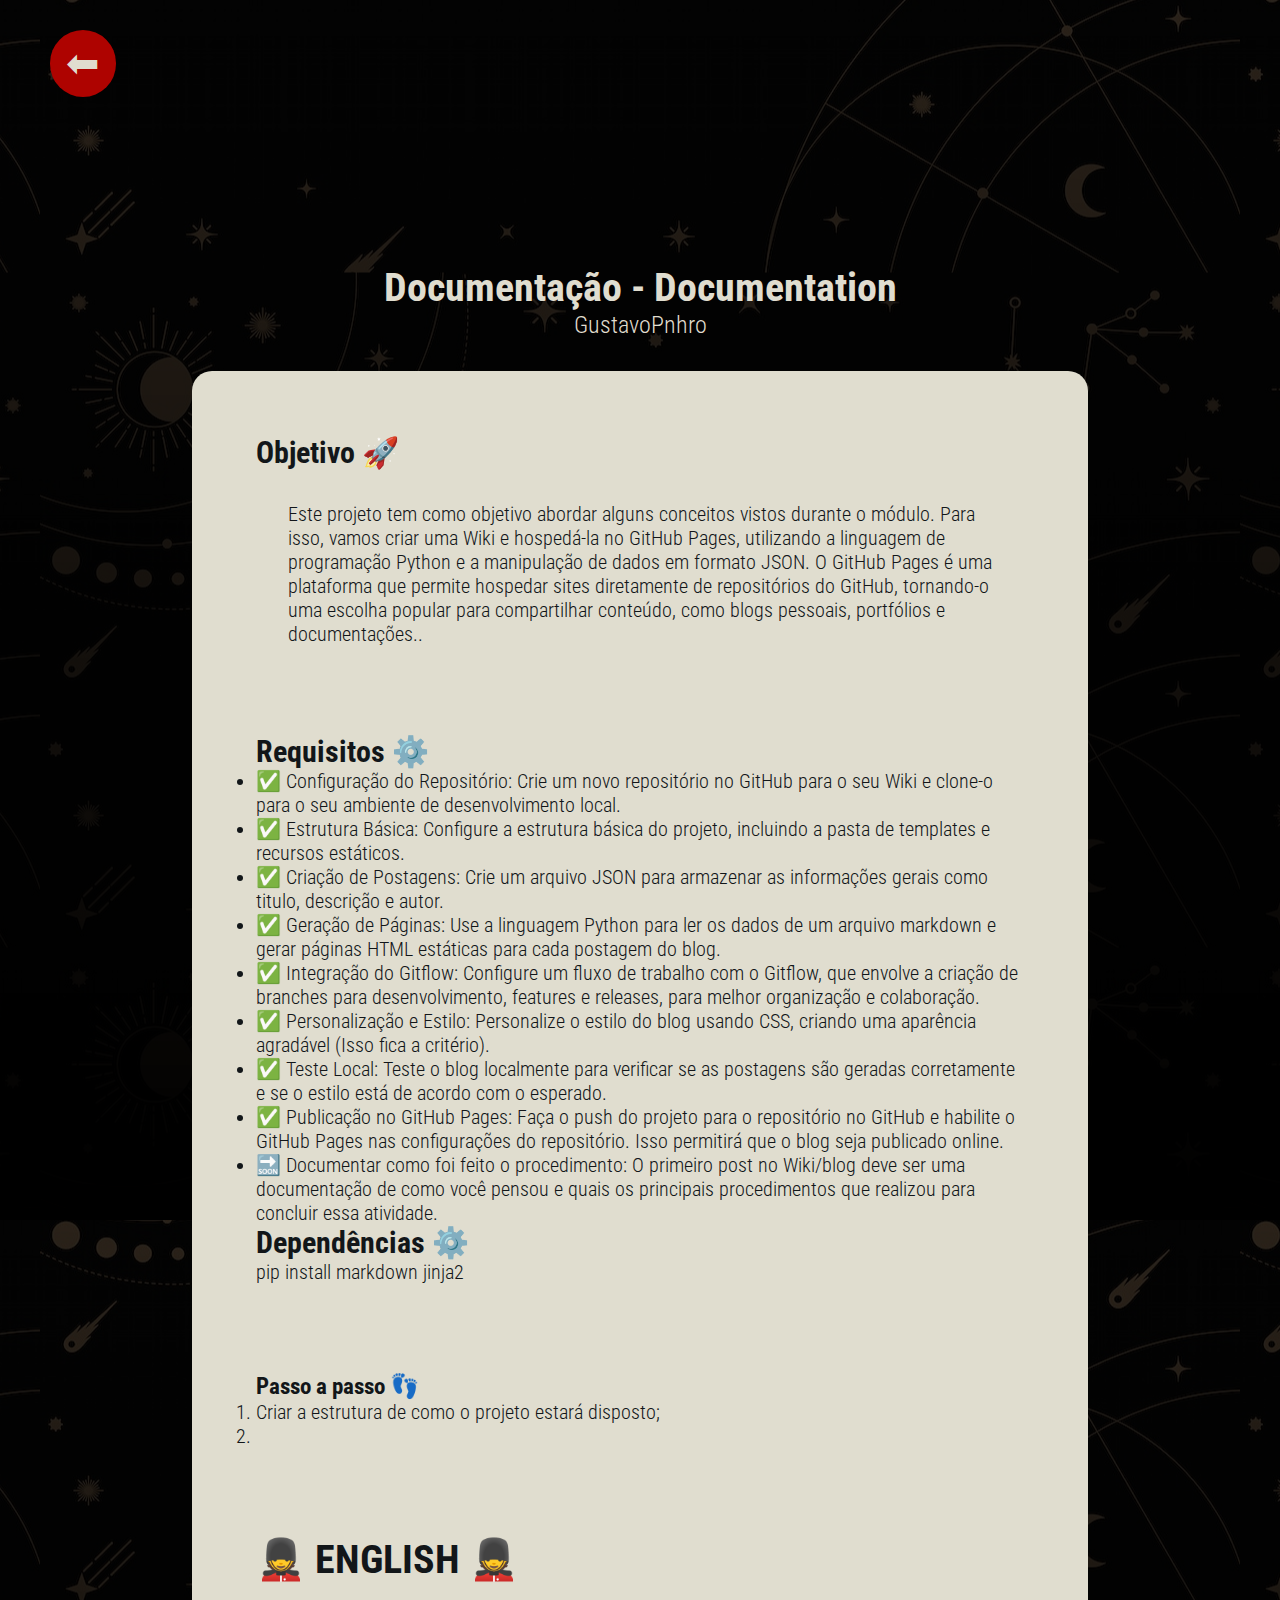
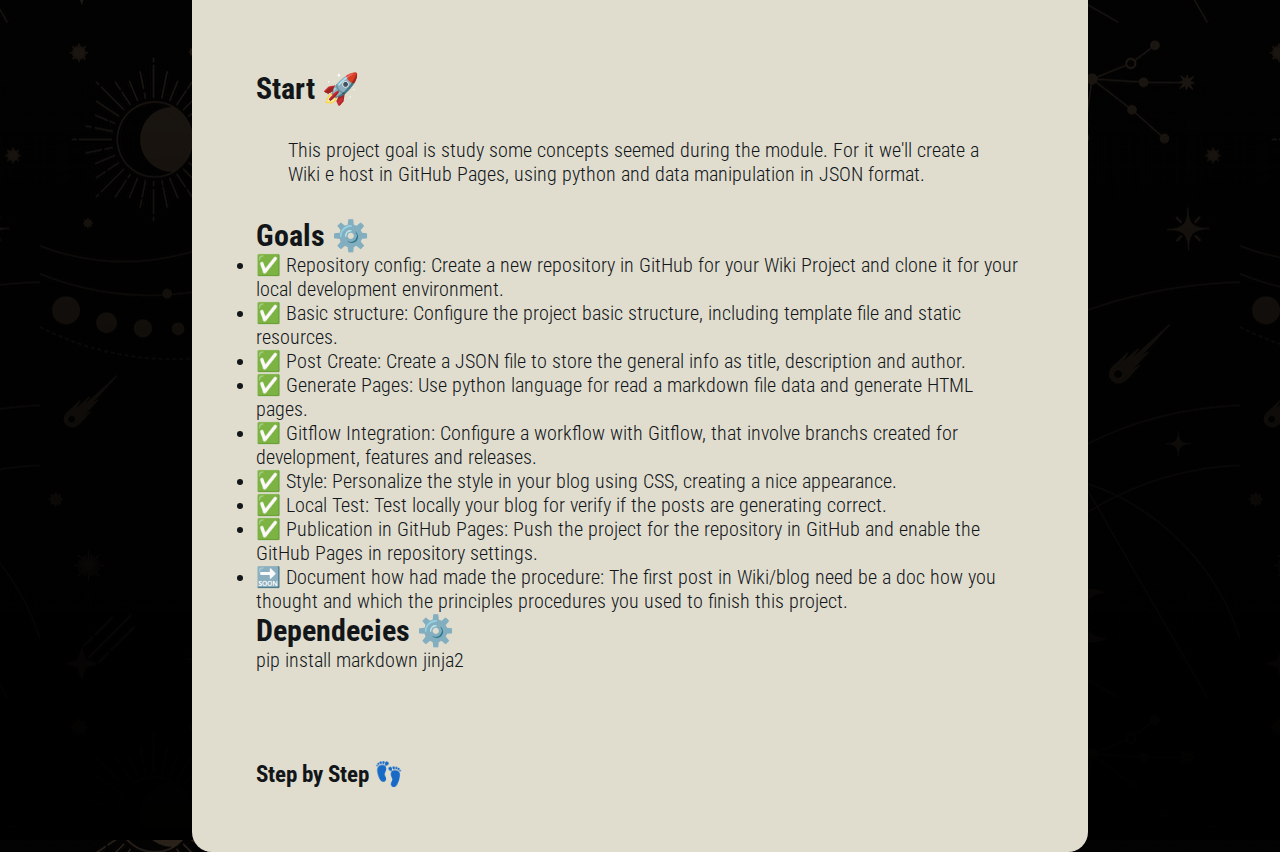
==== Documentação - Documentation.html @ 16d88fd0 "fix: fixing the structure to run github pages" ====
<!DOCTYPE html>
<html lang="en">
<head>
    <meta charset="UTF-8">
    <meta name="viewport" content="width=device-width, initial-scale=1.0">
    <link rel="stylesheet" href="assets/style.css">
    <link rel="preconnect" href="https://fonts.googleapis.com">
    <link rel="preconnect" href="https://fonts.gstatic.com" crossorigin>
    <link rel="shortcut icon" href="assets/img/post_gem.png" type="image/x-icon">
    <link href="https://fonts.googleapis.com/css2?family=Barlow+Condensed:wght@200;400;500&family=Roboto+Condensed:wght@100;300;400&display=swap" rel="stylesheet">
    <title>Documentação - Documentation</title>

    <style>
        * {
    padding: 0;
    margin: 0;
    font-family: 'Roboto Condensed', sans-serif;
}

:root {
    --header-color: #121619;
    --font-color: #E0DDCF;
    --background-color: #121619;
    color: var(--font-color);
    --background-post-color-ative:#8D0801 ;
    --backgroud-post-color: #ae0300;
}

a {
    text-decoration: none;
    color: var(--font-color);
    width: 40vw;
}

.post_body {
    background:
        linear-gradient(rgba(0,0,0,0.8), rgba(0,0,0,1)),
        url('assets/img/background.jpg');
    background-position: center;
    padding: 10rem;
}

body {
    /* background-color: var(--background-color); */
    background:
        linear-gradient(rgba(0,0,0,0.3), rgba(0,0,0,1)),
        url('assets/img/background.jpg');
    background-position: center; /* Centraliza a imagem no corpo */
    background-repeat: no-repeat; 
    height: 100vh;
    background-size: cover;
}



/* INDEX TEMPLATE */
header {
    background: linear-gradient(rgba(0,0,0,0.6), rgba(0,0,0,0.5));
    padding: 40px;
    color: var(--font-color);
    display: flex;
    justify-content: center;
    font-size: 25px;
    align-items: center;
}

ul {
    display: flex;
    justify-content: center;
    flex-wrap: wrap;
}


.post_box {
    display: flex;
    flex-direction: column;
    background-color: var(--backgroud-post-color);
    margin: 20px;
    padding: 20px;
    align-items: center;
    border: 3px solid var(--background-post-color-ative);
    border-radius: 10px;
    transition: background-color .2s ease;

}

.post_box img {
    height: 40px;
    transition: transform .5s ease;
}

.post_box img:hover {
    transform: scale(1.5);
}

.post_box:hover {
    background-color: var(--background-post-color-ative);
}

.post_box a{
    font-size: 20px;
}

.post_box .post_description {
    font-size: 16px;
    background-color: var(--font-color);
    height: 1rem;
    margin-top: 1rem;
    padding: 1rem;
    width: 85%;
    color: #09814A;
    border-radius: 10px;
    font-weight: 300;
    text-align: center;
}



/* POST TEMPLATE */

.post_title {
    padding: 1.5rem 1.5rem 0rem 1.5rem;
    display: flex;
    justify-content: center;
    font-size: 40px;
    margin-top: 5rem;
}

.post_author {
    display: flex;
    justify-content: center; 
    font-weight: 300;
    margin-bottom: 1rem;
}

.post_content {
    margin: 2rem;
    font-size: 20px;
    font-weight: 300;
    background-color: var(--font-color);
    padding: 4rem;
    color: var(--background-color);
    border-radius: 20px;
    
}

.post_content ul {
    display: flex;
    flex-direction: column;
}

p {
    margin: 2rem;
}

.back-button {
    width: auto;
    height: auto;

    position: fixed;
    top: 30px;
    left: 50px;
    font-size: 40px;
    border-radius: 100px;
    padding: 10px 16px;
    background-color: var(--backgroud-post-color);
}

    </style>
</head>
<body class="post_body">
    <a href="index.html" class="back-button">
        ⬅
    </a>
    <h1 class="post_title">Documentação - Documentation</h1>
    <h2 class="post_author">GustavoPnhro</h2>
    <div class="post_content">
        <h2>Objetivo 🚀</h2>
<p>Este projeto tem como objetivo abordar alguns conceitos vistos durante o módulo. Para isso, vamos criar uma Wiki e hospedá-la no GitHub Pages, utilizando a linguagem de programação Python e a manipulação de dados em formato JSON. O GitHub Pages é uma plataforma que permite hospedar sites diretamente de repositórios do GitHub, tornando-o uma escolha popular para compartilhar conteúdo, como blogs pessoais, portfólios e documentações..</p>
<p><br></p>
<h2>Requisitos ⚙️</h2>
<ul>
<li>✅ Configuração do Repositório: Crie um novo repositório no GitHub para o seu Wiki e clone-o para o seu ambiente de desenvolvimento local. </li>
<li>✅ Estrutura Básica: Configure a estrutura básica do projeto, incluindo a pasta de templates e recursos estáticos. </li>
<li>✅ Criação de Postagens: Crie um arquivo JSON para armazenar as informações gerais como titulo, descrição e autor. </li>
<li>✅ Geração de Páginas: Use a linguagem Python para ler os dados de um arquivo markdown e gerar páginas HTML estáticas para cada postagem do blog. </li>
<li>✅ Integração do Gitflow: Configure um fluxo de trabalho com o Gitflow, que envolve a criação de branches para desenvolvimento, features e releases, para melhor organização e colaboração. </li>
<li>✅ Personalização e Estilo: Personalize o estilo do blog usando CSS, criando uma aparência agradável (Isso fica a critério). </li>
<li>✅ Teste Local: Teste o blog localmente para verificar se as postagens são geradas corretamente e se o estilo está de acordo com o esperado. </li>
<li>✅ Publicação no GitHub Pages: Faça o push do projeto para o repositório no GitHub e habilite o GitHub Pages nas configurações do repositório. Isso permitirá que o blog seja publicado online.</li>
<li>🔜 Documentar como foi feito o procedimento: O primeiro post no Wiki/blog deve ser uma documentação de como você pensou e quais os principais procedimentos que realizou para concluir essa atividade.
<br></li>
</ul>
<h2>Dependências  ⚙️</h2>
<pre><code class="language-bash">pip install markdown jinja2
</code></pre>
<p><br></p>
<h3>Passo a passo 👣</h3>
<ol>
<li>Criar a estrutura de como o projeto estará disposto;</li>
<li></li>
</ol>
<p><br></p>
<h1>💂 ENGLISH 💂</h1>
<p><br></p>
<h2>Start 🚀</h2>
<p>This project goal is study some concepts seemed during the module. For it we'll create a Wiki e host in GitHub Pages, using python and data manipulation in JSON format.
<br></p>
<h2>Goals ⚙️</h2>
<ul>
<li>✅ Repository config: Create a new repository in GitHub for your Wiki Project and clone it for your local development environment.</li>
<li>✅ Basic structure: Configure the project basic structure, including template file and static resources. </li>
<li>✅ Post Create: Create a JSON file to store the general info as title, description and author.</li>
<li>✅ Generate Pages: Use python language for read a markdown file data and generate HTML pages.</li>
<li>✅ Gitflow Integration: Configure a workflow with Gitflow, that involve branchs created for development, features and releases.</li>
<li>✅ Style: Personalize the style in your blog using CSS, creating a nice appearance.</li>
<li>✅ Local Test: Test locally your blog for verify if the posts are generating correct.</li>
<li>✅ Publication in GitHub Pages: Push the project for the repository in GitHub and enable the GitHub Pages in repository settings.</li>
<li>🔜 Document how had made the procedure: The first post in Wiki/blog need be a doc how you thought and which the principles procedures you used to finish this project.
<br></li>
</ul>
<h2>Dependecies ⚙️</h2>
<pre><code class="language-bash">pip install markdown jinja2
</code></pre>
<p><br></p>
<h3>Step by Step 👣</h3>
    </div>
</body>
</html>
---- assets/style.css ----
* {
    padding: 0;
    margin: 0;
    font-family: 'Roboto Condensed', sans-serif;
}

:root {
    --header-color: #121619;
    --font-color: #E0DDCF;
    --background-color: #121619;
    color: var(--font-color);
    --background-post-color-ative:#8D0801 ;
    --backgroud-post-color: #ae0300;
}

a {
    text-decoration: none;
    color: var(--font-color);
    width: 40vw;
}

.post_body {
    background:
        linear-gradient(rgba(0,0,0,0.8), rgba(0,0,0,1)),
        url('assets/img/background.jpg');
    background-position: center;
    padding: 10rem;
}

body {
    /* background-color: var(--background-color); */
    background:
        linear-gradient(rgba(0,0,0,0.3), rgba(0,0,0,1)),
        url('/assets/img/background.jpg');
    background-position: center; /* Centraliza a imagem no corpo */
    background-repeat: no-repeat; 
    height: 100vh;
    background-size: cover;
}



/* INDEX TEMPLATE */
header {
    background: linear-gradient(rgba(0,0,0,0.6), rgba(0,0,0,0.5));
    padding: 40px;
    color: var(--font-color);
    display: flex;
    justify-content: center;
    font-size: 25px;
    align-items: center;
}

ul {
    display: flex;
    justify-content: center;
    flex-wrap: wrap;
}


.post_box {
    display: flex;
    flex-direction: column;
    background-color: var(--backgroud-post-color);
    margin: 20px;
    padding: 20px;
    align-items: center;
    border: 3px solid var(--background-post-color-ative);
    border-radius: 10px;
    transition: background-color .2s ease;

}

.post_box img {
    height: 40px;
    transition: transform .5s ease;
}

.post_box img:hover {
    transform: scale(1.5);
}

.post_box:hover {
    background-color: var(--background-post-color-ative);
}

.post_box a{
    font-size: 20px;
}

.post_box .post_description {
    font-size: 16px;
    background-color: var(--font-color);
    height: 1rem;
    margin-top: 1rem;
    padding: 1rem;
    width: 85%;
    color: #09814A;
    border-radius: 10px;
    font-weight: 300;
    text-align: center;
}



/* POST TEMPLATE */

.post_title {
    padding: 1.5rem 1.5rem 0rem 1.5rem;
    display: flex;
    justify-content: center;
    font-size: 40px;
    margin-top: 5rem;
}

.post_author {
    display: flex;
    justify-content: center; 
    font-weight: 300;
    margin-bottom: 1rem;
}

.post_content {
    margin: 2rem;
    font-size: 20px;
    font-weight: 300;
    background-color: var(--font-color);
    padding: 4rem;
    color: var(--background-color);
    border-radius: 20px;
    
}

.post_content ul {
    display: flex;
    flex-direction: column;
}

p {
    margin: 2rem;
}

.back-button {
    width: auto;
    height: auto;

    position: fixed;
    top: 30px;
    left: 50px;
    font-size: 40px;
    border-radius: 100px;
    padding: 10px 16px;
    background-color: var(--backgroud-post-color);
}
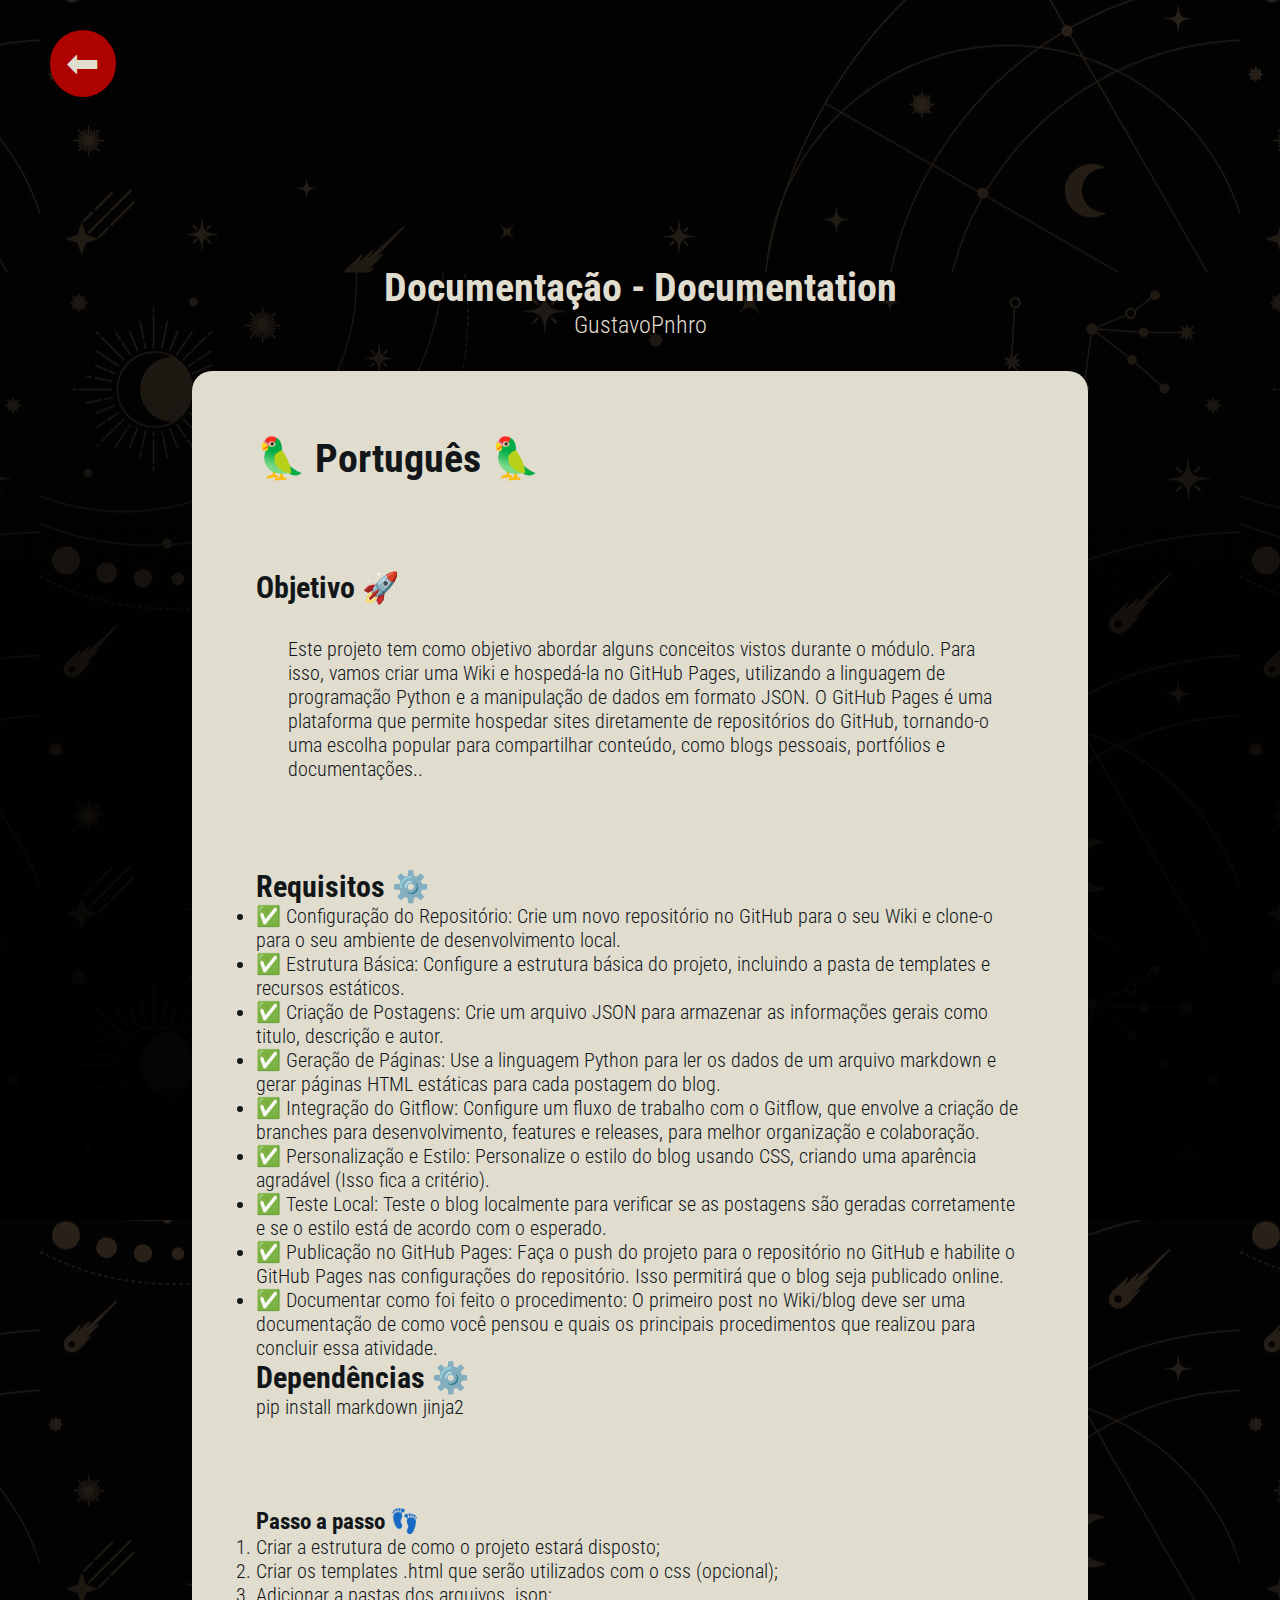
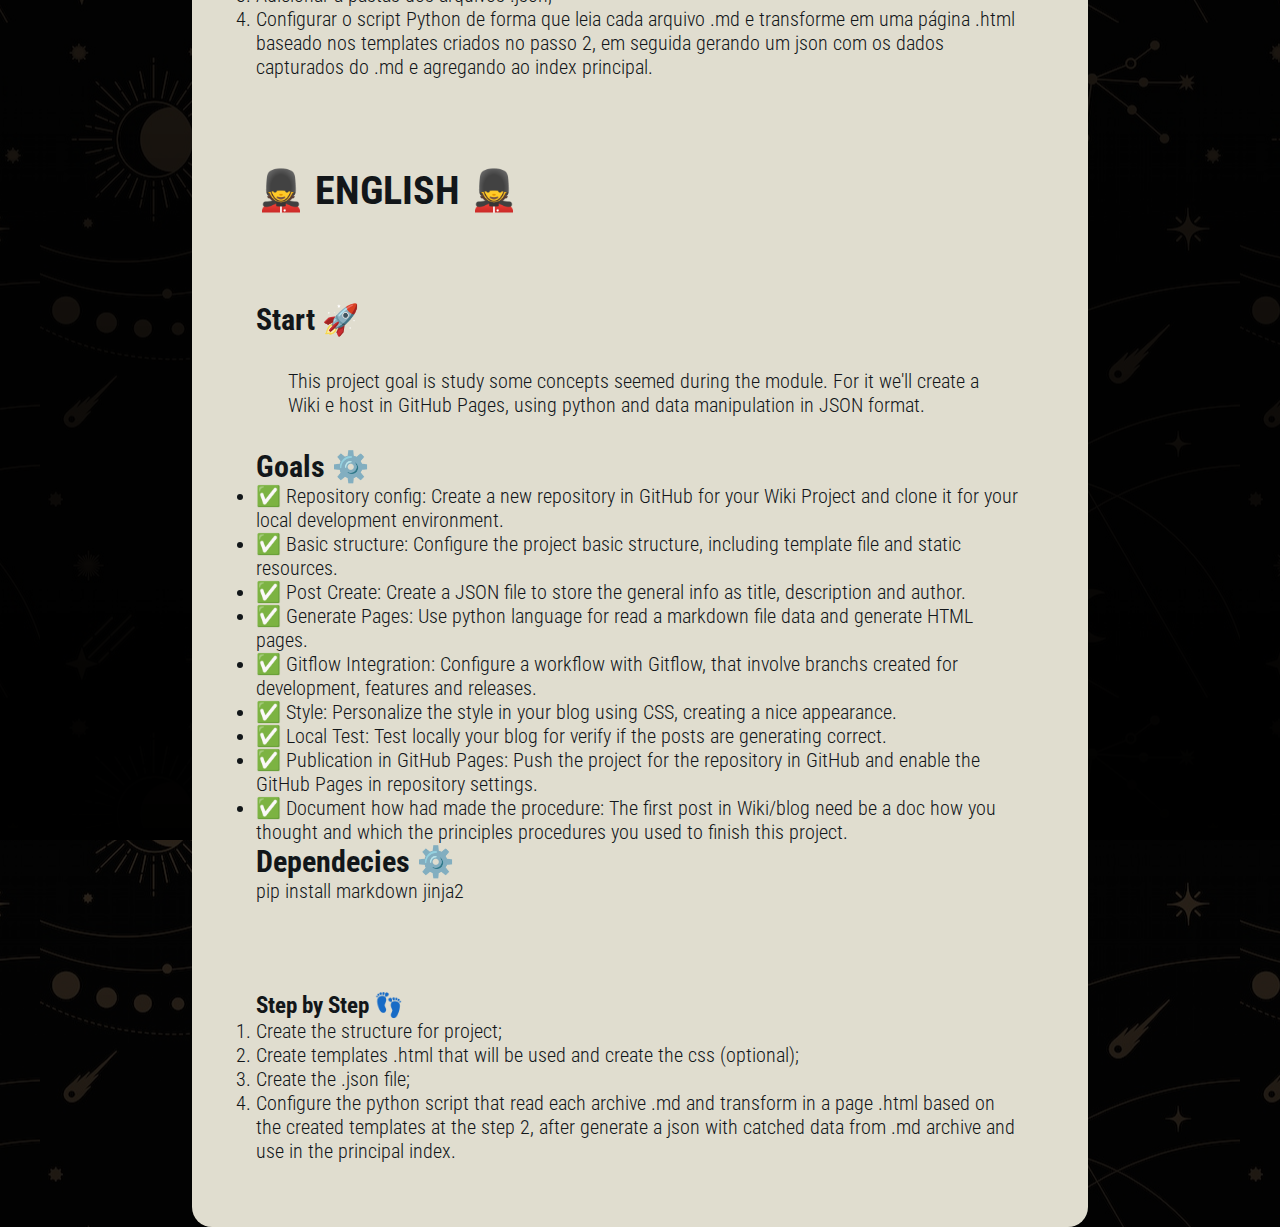
==== commit 40792040: "fix: updating main branch" ====
--- a/Documentação - Documentation.html
+++ b/Documentação - Documentation.html
@@ -175,7 +175,9 @@
     <h1 class="post_title">Documentação - Documentation</h1>
     <h2 class="post_author">GustavoPnhro</h2>
     <div class="post_content">
-        <h2>Objetivo 🚀</h2>
+        <h1>🦜 Português 🦜</h1>
+<p><br></p>
+<h2>Objetivo 🚀</h2>
 <p>Este projeto tem como objetivo abordar alguns conceitos vistos durante o módulo. Para isso, vamos criar uma Wiki e hospedá-la no GitHub Pages, utilizando a linguagem de programação Python e a manipulação de dados em formato JSON. O GitHub Pages é uma plataforma que permite hospedar sites diretamente de repositórios do GitHub, tornando-o uma escolha popular para compartilhar conteúdo, como blogs pessoais, portfólios e documentações..</p>
 <p><br></p>
 <h2>Requisitos ⚙️</h2>
@@ -188,7 +190,7 @@
 <li>✅ Personalização e Estilo: Personalize o estilo do blog usando CSS, criando uma aparência agradável (Isso fica a critério). </li>
 <li>✅ Teste Local: Teste o blog localmente para verificar se as postagens são geradas corretamente e se o estilo está de acordo com o esperado. </li>
 <li>✅ Publicação no GitHub Pages: Faça o push do projeto para o repositório no GitHub e habilite o GitHub Pages nas configurações do repositório. Isso permitirá que o blog seja publicado online.</li>
-<li>🔜 Documentar como foi feito o procedimento: O primeiro post no Wiki/blog deve ser uma documentação de como você pensou e quais os principais procedimentos que realizou para concluir essa atividade.
+<li>✅ Documentar como foi feito o procedimento: O primeiro post no Wiki/blog deve ser uma documentação de como você pensou e quais os principais procedimentos que realizou para concluir essa atividade.
 <br></li>
 </ul>
 <h2>Dependências  ⚙️</h2>
@@ -198,7 +200,9 @@
 <h3>Passo a passo 👣</h3>
 <ol>
 <li>Criar a estrutura de como o projeto estará disposto;</li>
-<li></li>
+<li>Criar os templates .html que serão utilizados com o css (opcional);</li>
+<li>Adicionar a pastas dos arquivos .json;</li>
+<li>Configurar o script Python de forma que leia cada arquivo .md e transforme em uma página .html baseado nos templates criados no passo 2, em seguida gerando um json com os dados capturados do .md e agregando ao index principal.</li>
 </ol>
 <p><br></p>
 <h1>💂 ENGLISH 💂</h1>
@@ -216,7 +220,7 @@
 <li>✅ Style: Personalize the style in your blog using CSS, creating a nice appearance.</li>
 <li>✅ Local Test: Test locally your blog for verify if the posts are generating correct.</li>
 <li>✅ Publication in GitHub Pages: Push the project for the repository in GitHub and enable the GitHub Pages in repository settings.</li>
-<li>🔜 Document how had made the procedure: The first post in Wiki/blog need be a doc how you thought and which the principles procedures you used to finish this project.
+<li>✅ Document how had made the procedure: The first post in Wiki/blog need be a doc how you thought and which the principles procedures you used to finish this project.
 <br></li>
 </ul>
 <h2>Dependecies ⚙️</h2>
@@ -224,6 +228,12 @@
 </code></pre>
 <p><br></p>
 <h3>Step by Step 👣</h3>
+<ol>
+<li>Create the structure for project;</li>
+<li>Create templates .html that will be used and create the css (optional);</li>
+<li>Create the .json file;</li>
+<li>Configure the python script that read each archive .md and transform in a page .html based on the created templates at the step 2, after generate a json with catched data from .md archive and use in the principal index.</li>
+</ol>
     </div>
 </body>
 </html>--- a/assets/style.css
+++ b/assets/style.css
@@ -28,14 +28,14 @@
 }
 
 body {
-    /* background-color: var(--background-color); */
-    background:
-        linear-gradient(rgba(0,0,0,0.3), rgba(0,0,0,1)),
-        url('/assets/img/background.jpg');
+    
     background-position: center; /* Centraliza a imagem no corpo */
     background-repeat: no-repeat; 
     height: 100vh;
     background-size: cover;
+    background:
+        linear-gradient(rgba(0,0,0,0.3), rgba(0,0,0,1)),
+        url('img/background.jpg');
 }
 
 
